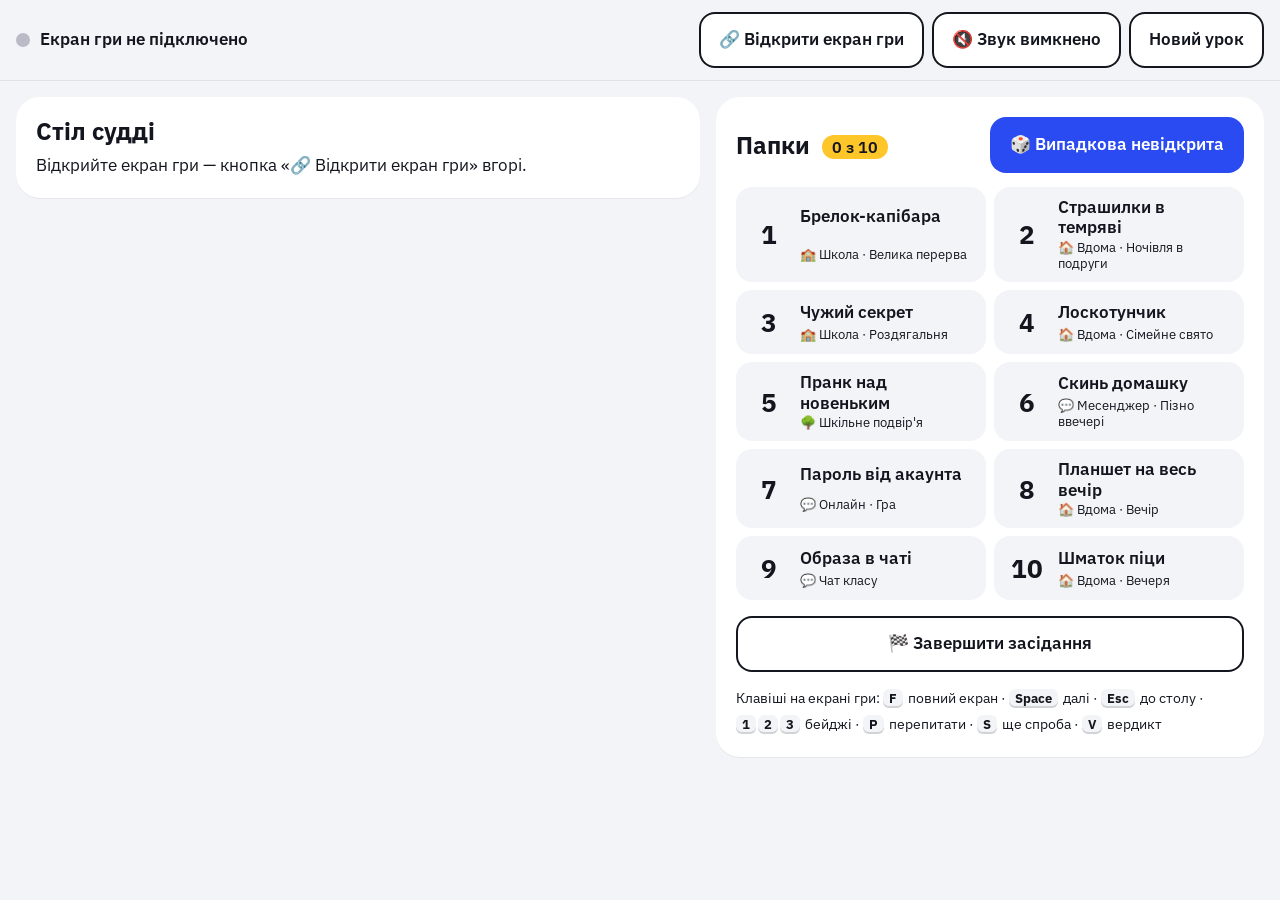
==== pult.html @ dcc72234 "Міні-гра «Папки суду»: екран гри, пульт тренера, 10 справ Co-Authored-By: Claude Opus 5.5 <noreply@a" ====
<!doctype html>
<html lang="uk">
<head>
  <meta charset="utf-8">
  <meta name="viewport" content="width=device-width, initial-scale=1, viewport-fit=cover">
  <meta name="theme-color" content="#F3F4F7">
  <title>Пульт · Папки суду</title>
  <link rel="preconnect" href="https://fonts.googleapis.com">
  <link rel="preconnect" href="https://fonts.gstatic.com" crossorigin>
  <link href="https://fonts.googleapis.com/css2?family=IBM+Plex+Sans:wght@400;600;700&display=swap" rel="stylesheet">
  <link rel="stylesheet" href="pult.css">
  <link rel="icon" href="data:image/svg+xml,<svg xmlns='http://www.w3.org/2000/svg' viewBox='0 0 100 100'><text y='.9em' font-size='90'>🎛️</text></svg>">
</head>
<body>
  <header class="top">
    <div class="top-row">
      <div class="status" id="status"><span class="dot" id="dot"></span><span id="status-text">Екран гри не підключено</span></div>
      <div class="top-actions">
        <button class="btn btn--ghost" id="btn-open-screen" type="button">🔗 Відкрити екран гри</button>
        <button class="btn btn--ghost" id="btn-sound" type="button" aria-pressed="false">🔇 Звук вимкнено</button>
        <button class="btn btn--ghost" id="btn-new" type="button">Новий урок</button>
      </div>
    </div>
    <div class="room" id="room" hidden>
      <label for="room-code">Код кімнати (для телефона):</label>
      <input id="room-code" inputmode="numeric" pattern="[0-9]{4}" maxlength="4" placeholder="1234" autocomplete="off">
      <button class="btn btn--small" id="btn-room" type="button">Під'єднатися</button>
      <span class="room-note" id="room-note"></span>
    </div>
  </header>

  <main class="layout">
    <!-- Поточна справа -->
    <section class="card current" id="current">
      <div class="empty" id="current-empty">
        <h2>Стіл судді</h2>
        <p id="empty-text">Оберіть папку нижче — справа відкриється на екрані гри.</p>
      </div>

      <div id="current-case" hidden>
        <div class="case-head">
          <span class="num" id="c-num">№ 1</span>
          <div>
            <h2 id="c-title">Брелок-капібара</h2>
            <div class="meta" id="c-meta">🏫 Школа · Богдан, однокласник</div>
          </div>
        </div>
        <p class="context" id="c-context"></p>

        <nav class="steps" id="steps" aria-label="Кроки">
          <button type="button" class="step" data-step="1">1 · Прохання</button>
          <button type="button" class="step" data-step="2">2 · Відзначити</button>
          <button type="button" class="step" data-step="3">3 · Перепитати</button>
          <button type="button" class="step" data-step="4">4 · Вердикт</button>
        </nav>

        <div class="script">
          <div class="line" id="line-ask">
            <div class="line-label">Прохання · ваша роль: <b id="c-name">Богдан</b></div>
            <p id="c-ask"></p>
          </div>
          <div class="line" id="line-reask">
            <div class="line-label">Перепитування</div>
            <p id="c-reask"></p>
          </div>
        </div>

        <div class="group-label">Відзначити відповідь</div>
        <div class="badges">
          <button type="button" class="btn btn--badge" data-badge="no">🛑 Почали з «ні»</button>
          <button type="button" class="btn btn--badge" data-badge="noexcuse">💬 Без виправдань</button>
          <button type="button" class="btn btn--badge" data-badge="instead">⭐ Запропонували інше</button>
        </div>

        <div class="actions">
          <button type="button" class="btn btn--soft" id="btn-retry">🔁 Ще спроба</button>
          <button type="button" class="btn btn--primary" id="btn-reask">➡️ Перепитати</button>
          <button type="button" class="btn btn--sun" id="btn-verdict">✅ «Ні» втримали — вердикт</button>
          <button type="button" class="btn btn--soft" id="btn-rewind">⏪ Перемотати</button>
        </div>

        <div class="cheat">
          <div class="cheat-block">
            <div class="group-label">💪 Сильні відповіді</div>
            <ul id="c-strong"></ul>
          </div>
          <div class="cheat-block">
            <div class="group-label">👀 На що звернути увагу</div>
            <p id="c-note"></p>
          </div>
          <div class="cheat-block explain" id="c-explain"></div>
        </div>

        <button type="button" class="btn btn--ghost btn--wide" id="btn-table">← До столу</button>
      </div>
    </section>

    <!-- Папки -->
    <section class="card folders-card">
      <div class="folders-head">
        <h2>Папки <span class="count" id="count">0 з 10</span></h2>
        <button type="button" class="btn btn--primary" id="btn-random">🎲 Випадкова невідкрита</button>
      </div>
      <div class="folders" id="folders"></div>
      <button type="button" class="btn btn--ghost btn--wide" id="btn-end">🏁 Завершити засідання</button>
      <p class="keys">Клавіші на екрані гри: <kbd>F</kbd> повний екран · <kbd>Space</kbd> далі · <kbd>Esc</kbd> до столу · <kbd>1</kbd><kbd>2</kbd><kbd>3</kbd> бейджі · <kbd>P</kbd> перепитати · <kbd>S</kbd> ще спроба · <kbd>V</kbd> вердикт</p>
    </section>
  </main>

  <!-- Модальне вікно «Новий урок» -->
  <div class="modal" id="modal" hidden>
    <div class="modal-box" role="dialog" aria-modal="true" aria-labelledby="modal-title">
      <h2 id="modal-title">Почати новий урок?</h2>
      <p>Усі закриті справи знову стануть запечатаними, а лічильник обнулиться.</p>
      <div class="modal-actions">
        <button type="button" class="btn btn--ghost" id="modal-cancel">Скасувати</button>
        <button type="button" class="btn btn--sun" id="modal-ok">Так, новий урок</button>
      </div>
    </div>
  </div>

  <script src="config.js"></script>
  <script src="data.js"></script>
  <script src="sync.js"></script>
  <script src="pult.js"></script>
</body>
</html>
---- pult.css ----
/* ===== Папки суду · пульт тренера ===== */
:root {
  --cobalt: #2B4BF2; --cobalt-700: #1C319D; --cobalt-100: #D5DBFC;
  --sun: #FFC629; --sun-100: #FFF4D4;
  --ink: #14161F; --ink-muted: #5B6070;
  --paper: #F3F4F7; --white: #FFFFFF;
  --tomato: #F0432E; --teal: #14998F; --bubble: #F5A9C6; --leaf: #86B04A;
  --r-card: 24px; --r-pill: 999px;
}
* { box-sizing: border-box; }
html { -webkit-text-size-adjust: 100%; }
body {
  margin: 0; background: var(--paper); color: var(--ink);
  font-family: "IBM Plex Sans", system-ui, -apple-system, "Segoe UI", sans-serif;
  font-size: 17px; line-height: 1.4;
}
[hidden] { display: none !important; }
h2 { font-size: 24px; line-height: 1.2; margin: 0; font-weight: 700; }

/* --- кнопки --- */
.btn {
  appearance: none; border: 0; cursor: pointer;
  font: inherit; font-weight: 600; color: var(--ink);
  min-height: 56px; padding: 12px 20px;
  border-radius: 16px; background: var(--white);
  box-shadow: inset 0 0 0 2px var(--ink);
  -webkit-tap-highlight-color: transparent;
  touch-action: manipulation;
  text-align: center;
}
.btn:active { transform: translateY(1px); }
.btn:focus-visible { outline: 3px solid var(--cobalt); outline-offset: 2px; }
.btn:disabled { opacity: .4; cursor: default; transform: none; }
.btn--ghost { background: var(--white); }
.btn--primary { background: var(--cobalt); color: var(--white); box-shadow: none; }
.btn--sun { background: var(--sun); color: var(--ink); }
.btn--soft { background: var(--sun-100); }
.btn--small { min-height: 48px; padding: 8px 16px; }
.btn--wide { width: 100%; margin-top: 16px; }
.btn--badge { font-size: 18px; background: var(--white); }
.btn--badge.given { background: var(--cobalt-100); }
.btn--badge.shown { background: var(--sun); }
.btn[aria-pressed="true"] { background: var(--sun); }

/* --- шапка --- */
.top {
  position: sticky; top: 0; z-index: 5;
  background: var(--paper);
  border-bottom: 1px solid rgba(20,22,31,.08);
  padding: 12px 16px;
  padding-top: max(12px, env(safe-area-inset-top));
}
.top-row { display: flex; flex-wrap: wrap; align-items: center; gap: 12px; justify-content: space-between; max-width: 1280px; margin: 0 auto; }
.top-actions { display: flex; flex-wrap: wrap; gap: 8px; }
.status { display: flex; align-items: center; gap: 10px; font-weight: 600; }
.dot { width: 14px; height: 14px; border-radius: 50%; background: #B9BCC6; flex: none; }
.dot.on { background: var(--leaf); box-shadow: 0 0 0 4px rgba(134,176,74,.25); }
.room { max-width: 1280px; margin: 10px auto 0; display: flex; flex-wrap: wrap; align-items: center; gap: 8px; }
.room input {
  font: inherit; font-weight: 700; font-size: 22px; letter-spacing: .2em;
  width: 7.5ch; min-height: 48px; padding: 6px 12px;
  border: 2px solid var(--ink); border-radius: 12px; background: var(--white); color: var(--ink);
}
.room-note { font-size: 15px; }

/* --- розкладка --- */
.layout {
  max-width: 1280px; margin: 0 auto; padding: 16px;
  display: grid; grid-template-columns: minmax(0, 1.25fr) minmax(0, 1fr); gap: 16px; align-items: start;
}
.card { background: var(--white); border-radius: var(--r-card); padding: 20px; box-shadow: 0 1px 0 rgba(20,22,31,.06); }

/* --- поточна справа --- */
.empty p { margin: 8px 0 0; }
.case-head { display: flex; gap: 14px; align-items: center; }
.num {
  flex: none; background: var(--sun); color: var(--ink); font-weight: 700; font-size: 22px;
  border-radius: 14px; padding: 8px 14px;
}
.meta { font-size: 15px; margin-top: 2px; }
.context { margin: 12px 0 0; }

.steps { display: grid; grid-template-columns: repeat(4, 1fr); gap: 6px; margin-top: 16px; }
.step {
  appearance: none; border: 0; font: inherit; font-weight: 600; font-size: 15px;
  min-height: 56px; padding: 6px 6px; border-radius: 14px; cursor: pointer;
  background: var(--paper); color: var(--ink);
  touch-action: manipulation;
}
.step.active { background: var(--ink); color: var(--white); }
.step.done { background: var(--cobalt-100); }

.script { margin-top: 16px; display: grid; gap: 10px; }
.line { border-radius: 16px; padding: 12px 16px; background: var(--paper); }
.line.active { background: var(--cobalt-100); box-shadow: inset 0 0 0 2px var(--cobalt); }
.line-label { font-size: 14px; font-weight: 600; text-transform: uppercase; letter-spacing: .04em; }
.line p { margin: 4px 0 0; font-size: 21px; font-weight: 600; line-height: 1.3; }

.group-label { font-size: 14px; font-weight: 700; text-transform: uppercase; letter-spacing: .04em; margin: 18px 0 8px; }
.badges { display: grid; grid-template-columns: repeat(3, 1fr); gap: 8px; }
.actions { display: grid; grid-template-columns: 1fr 1fr; gap: 8px; margin-top: 12px; }

.cheat { margin-top: 8px; display: grid; gap: 4px; }
.cheat ul { margin: 0; padding-left: 20px; }
.cheat li { margin: 2px 0; }
.cheat p { margin: 0; }
.cheat .explain { margin-top: 12px; border-radius: 16px; padding: 12px 16px; background: var(--paper); }
.cheat .explain.yes { background: var(--sun-100); box-shadow: inset 0 0 0 2px var(--sun); }

/* --- папки --- */
.folders-head { display: flex; flex-wrap: wrap; gap: 10px; align-items: center; justify-content: space-between; }
.count { font-size: 16px; font-weight: 600; background: var(--sun); border-radius: var(--r-pill); padding: 2px 10px; margin-left: 6px; vertical-align: middle; }
.folders { margin-top: 14px; display: grid; grid-template-columns: repeat(2, 1fr); gap: 8px; }
.f {
  appearance: none; border: 0; font: inherit; color: var(--ink); text-align: left; cursor: pointer;
  min-height: 64px; padding: 10px 12px; border-radius: 16px;
  background: var(--paper);
  display: grid; grid-template-columns: auto 1fr; gap: 2px 10px; align-items: center;
  touch-action: manipulation;
}
.f-num { grid-row: span 2; font-size: 26px; font-weight: 700; width: 1.6em; text-align: center; }
.f-title { font-weight: 600; line-height: 1.2; }
.f-meta { font-size: 13px; line-height: 1.25; }
.f.closed { background: var(--white); box-shadow: inset 0 0 0 2px var(--cobalt-100); }
.f.closed .f-num::after { content: "✓"; display: block; font-size: 14px; color: var(--ink); }
.f.current { background: var(--cobalt); color: var(--white); }
.f.current .f-num::after { color: var(--white); }
.keys { font-size: 14px; margin: 14px 0 0; line-height: 1.8; }
kbd { font: inherit; font-weight: 700; font-size: 13px; background: var(--paper); border-radius: 6px; padding: 1px 6px; box-shadow: inset 0 -2px 0 rgba(20,22,31,.15); margin-right: 2px; }

/* --- модальне вікно --- */
.modal { position: fixed; inset: 0; z-index: 20; background: rgba(20,22,31,.45); display: grid; place-items: center; padding: 16px; }
.modal-box { background: var(--white); border-radius: var(--r-card); padding: 24px; max-width: 440px; width: 100%; }
.modal-box p { margin: 10px 0 0; }
.modal-actions { display: flex; gap: 10px; justify-content: flex-end; margin-top: 20px; flex-wrap: wrap; }

/* --- телефон / вузький екран --- */
@media (max-width: 860px) {
  .layout { grid-template-columns: 1fr; padding: 12px; gap: 12px; }
  .card { padding: 16px; }
  .top { padding: 10px 12px; }
  .top-actions { width: 100%; display: grid; grid-template-columns: 1fr 1fr 1fr; }
  .top-actions .btn { padding: 8px 6px; font-size: 14px; }
}
@media (max-width: 520px) {
  .badges { grid-template-columns: 1fr; }
  .steps { grid-template-columns: 1fr 1fr; }
  .folders { grid-template-columns: 1fr 1fr; }
  .f { grid-template-columns: 1fr; }
  .f-num { grid-row: auto; text-align: left; width: auto; display: flex; gap: 6px; align-items: baseline; }
  .f.closed .f-num::after { display: inline; }
}
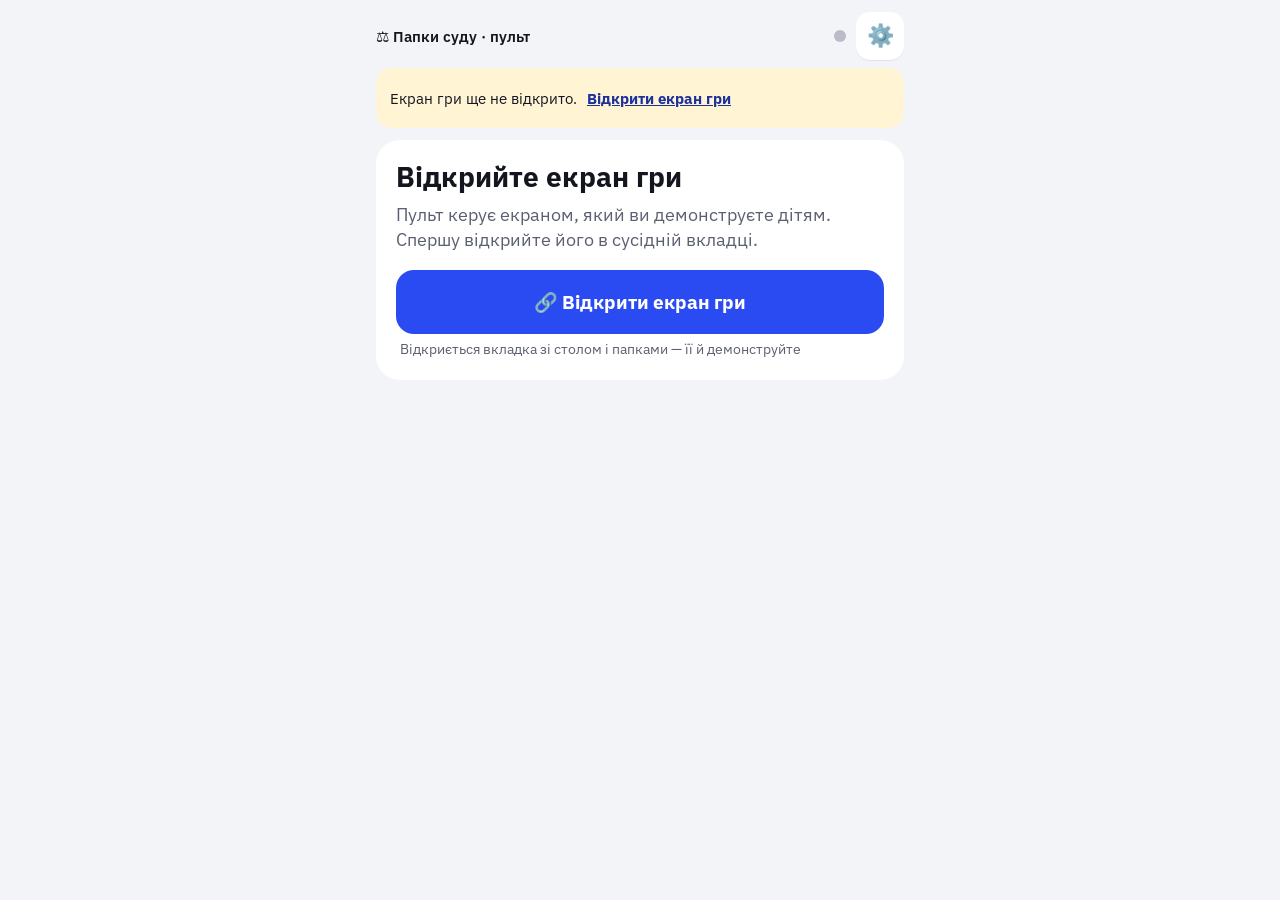
==== commit 72b1e9fd: "Пульт тренера: майстер по кроках замість панелі кнопок Одна колонка, на кожному кроці «що зараз роби" ====
--- a/pult.html
+++ b/pult.html
@@ -12,100 +12,47 @@
   <link rel="icon" href="data:image/svg+xml,<svg xmlns='http://www.w3.org/2000/svg' viewBox='0 0 100 100'><text y='.9em' font-size='90'>🎛️</text></svg>">
 </head>
 <body>
-  <header class="top">
-    <div class="top-row">
-      <div class="status" id="status"><span class="dot" id="dot"></span><span id="status-text">Екран гри не підключено</span></div>
-      <div class="top-actions">
-        <button class="btn btn--ghost" id="btn-open-screen" type="button">🔗 Відкрити екран гри</button>
-        <button class="btn btn--ghost" id="btn-sound" type="button" aria-pressed="false">🔇 Звук вимкнено</button>
-        <button class="btn btn--ghost" id="btn-new" type="button">Новий урок</button>
-      </div>
-    </div>
-    <div class="room" id="room" hidden>
-      <label for="room-code">Код кімнати (для телефона):</label>
-      <input id="room-code" inputmode="numeric" pattern="[0-9]{4}" maxlength="4" placeholder="1234" autocomplete="off">
-      <button class="btn btn--small" id="btn-room" type="button">Під'єднатися</button>
-      <span class="room-note" id="room-note"></span>
-    </div>
-  </header>
-
-  <main class="layout">
-    <!-- Поточна справа -->
-    <section class="card current" id="current">
-      <div class="empty" id="current-empty">
-        <h2>Стіл судді</h2>
-        <p id="empty-text">Оберіть папку нижче — справа відкриється на екрані гри.</p>
+  <div class="wrap">
+    <header class="top">
+      <div class="brand">⚖️ Папки суду · пульт</div>
+      <div class="top-right">
+        <span class="dot" id="dot" title="Екран гри не підключено" aria-label="Екран гри не підключено" role="img"></span>
+        <button type="button" class="icon-btn" id="btn-menu" aria-expanded="false" aria-controls="menu" title="Налаштування">⚙️</button>
       </div>
 
-      <div id="current-case" hidden>
-        <div class="case-head">
-          <span class="num" id="c-num">№ 1</span>
-          <div>
-            <h2 id="c-title">Брелок-капібара</h2>
-            <div class="meta" id="c-meta">🏫 Школа · Богдан, однокласник</div>
+      <div class="menu" id="menu" hidden>
+        <div class="menu-status" id="menu-status">Екран гри не підключено</div>
+        <button type="button" class="menu-item" id="btn-open-screen">🔗 Відкрити екран гри</button>
+        <button type="button" class="menu-item" id="btn-sound" aria-pressed="false">🔇 Звук: вимкнено</button>
+        <button type="button" class="menu-item" id="btn-new">🧹 Новий урок</button>
+        <div class="room" id="room" hidden>
+          <label for="room-code">Код кімнати (пульт на телефоні)</label>
+          <div class="room-row">
+            <input id="room-code" inputmode="numeric" pattern="[0-9]{4}" maxlength="4" placeholder="1234" autocomplete="off">
+            <button type="button" class="menu-item menu-item--small" id="btn-room">Під'єднатися</button>
           </div>
+          <span class="room-note" id="room-note"></span>
         </div>
-        <p class="context" id="c-context"></p>
+        <details class="keys">
+          <summary>⌨️ Гарячі клавіші на екрані гри</summary>
+          <ul>
+            <li><kbd>F</kbd> повний екран</li>
+            <li><kbd>Space</kbd> наступний крок</li>
+            <li><kbd>Esc</kbd> до столу</li>
+            <li><kbd>1</kbd> <kbd>2</kbd> <kbd>3</kbd> бейджі</li>
+            <li><kbd>P</kbd> перепитати · <kbd>S</kbd> ще спроба · <kbd>V</kbd> вердикт</li>
+          </ul>
+        </details>
+      </div>
+    </header>
 
-        <nav class="steps" id="steps" aria-label="Кроки">
-          <button type="button" class="step" data-step="1">1 · Прохання</button>
-          <button type="button" class="step" data-step="2">2 · Відзначити</button>
-          <button type="button" class="step" data-step="3">3 · Перепитати</button>
-          <button type="button" class="step" data-step="4">4 · Вердикт</button>
-        </nav>
+    <div class="offline" id="offline" hidden>
+      <span>Екран гри ще не відкрито.</span>
+      <button type="button" class="btn-link" id="btn-open-screen-2">Відкрити екран гри</button>
+    </div>
 
-        <div class="script">
-          <div class="line" id="line-ask">
-            <div class="line-label">Прохання · ваша роль: <b id="c-name">Богдан</b></div>
-            <p id="c-ask"></p>
-          </div>
-          <div class="line" id="line-reask">
-            <div class="line-label">Перепитування</div>
-            <p id="c-reask"></p>
-          </div>
-        </div>
-
-        <div class="group-label">Відзначити відповідь</div>
-        <div class="badges">
-          <button type="button" class="btn btn--badge" data-badge="no">🛑 Почали з «ні»</button>
-          <button type="button" class="btn btn--badge" data-badge="noexcuse">💬 Без виправдань</button>
-          <button type="button" class="btn btn--badge" data-badge="instead">⭐ Запропонували інше</button>
-        </div>
-
-        <div class="actions">
-          <button type="button" class="btn btn--soft" id="btn-retry">🔁 Ще спроба</button>
-          <button type="button" class="btn btn--primary" id="btn-reask">➡️ Перепитати</button>
-          <button type="button" class="btn btn--sun" id="btn-verdict">✅ «Ні» втримали — вердикт</button>
-          <button type="button" class="btn btn--soft" id="btn-rewind">⏪ Перемотати</button>
-        </div>
-
-        <div class="cheat">
-          <div class="cheat-block">
-            <div class="group-label">💪 Сильні відповіді</div>
-            <ul id="c-strong"></ul>
-          </div>
-          <div class="cheat-block">
-            <div class="group-label">👀 На що звернути увагу</div>
-            <p id="c-note"></p>
-          </div>
-          <div class="cheat-block explain" id="c-explain"></div>
-        </div>
-
-        <button type="button" class="btn btn--ghost btn--wide" id="btn-table">← До столу</button>
-      </div>
-    </section>
-
-    <!-- Папки -->
-    <section class="card folders-card">
-      <div class="folders-head">
-        <h2>Папки <span class="count" id="count">0 з 10</span></h2>
-        <button type="button" class="btn btn--primary" id="btn-random">🎲 Випадкова невідкрита</button>
-      </div>
-      <div class="folders" id="folders"></div>
-      <button type="button" class="btn btn--ghost btn--wide" id="btn-end">🏁 Завершити засідання</button>
-      <p class="keys">Клавіші на екрані гри: <kbd>F</kbd> повний екран · <kbd>Space</kbd> далі · <kbd>Esc</kbd> до столу · <kbd>1</kbd><kbd>2</kbd><kbd>3</kbd> бейджі · <kbd>P</kbd> перепитати · <kbd>S</kbd> ще спроба · <kbd>V</kbd> вердикт</p>
-    </section>
-  </main>
+    <main class="card" id="view" aria-live="polite"></main>
+  </div>
 
   <!-- Модальне вікно «Новий урок» -->
   <div class="modal" id="modal" hidden>
@@ -113,8 +60,8 @@
       <h2 id="modal-title">Почати новий урок?</h2>
       <p>Усі закриті справи знову стануть запечатаними, а лічильник обнулиться.</p>
       <div class="modal-actions">
-        <button type="button" class="btn btn--ghost" id="modal-cancel">Скасувати</button>
-        <button type="button" class="btn btn--sun" id="modal-ok">Так, новий урок</button>
+        <button type="button" class="btn btn--secondary" id="modal-cancel">Скасувати</button>
+        <button type="button" class="btn btn--primary" id="modal-ok">Так, новий урок</button>
       </div>
     </div>
   </div>
--- a/pult.css
+++ b/pult.css
@@ -1,10 +1,10 @@
-/* ===== Папки суду · пульт тренера ===== */
+/* ===== Папки суду · пульт тренера (майстер по кроках) ===== */
 :root {
   --cobalt: #2B4BF2; --cobalt-700: #1C319D; --cobalt-100: #D5DBFC;
   --sun: #FFC629; --sun-100: #FFF4D4;
   --ink: #14161F; --ink-muted: #5B6070;
   --paper: #F3F4F7; --white: #FFFFFF;
-  --tomato: #F0432E; --teal: #14998F; --bubble: #F5A9C6; --leaf: #86B04A;
+  --leaf: #86B04A;
   --r-card: 24px; --r-pill: 999px;
 }
 * { box-sizing: border-box; }
@@ -15,138 +15,139 @@
   font-size: 17px; line-height: 1.4;
 }
 [hidden] { display: none !important; }
-h2 { font-size: 24px; line-height: 1.2; margin: 0; font-weight: 700; }
+h1, h2 { margin: 0; font-weight: 700; line-height: 1.2; }
+h1 { font-size: 28px; }
+h2 { font-size: 22px; }
 
-/* --- кнопки --- */
+.wrap { max-width: 560px; margin: 0 auto; padding: 12px 16px 40px; padding-top: max(12px, env(safe-area-inset-top)); }
+
+/* --- шапка --- */
+.top { position: relative; display: flex; align-items: center; justify-content: space-between; gap: 12px; min-height: 48px; }
+.brand { font-weight: 600; font-size: 15px; }
+.top-right { display: flex; align-items: center; gap: 10px; }
+.dot { width: 12px; height: 12px; border-radius: 50%; background: #B9BCC6; }
+.dot.on { background: var(--leaf); box-shadow: 0 0 0 4px rgba(134,176,74,.25); }
+.icon-btn {
+  appearance: none; border: 0; background: var(--white); cursor: pointer;
+  width: 48px; height: 48px; border-radius: 14px; font-size: 22px;
+  box-shadow: 0 1px 0 rgba(20,22,31,.08);
+}
+.icon-btn[aria-expanded="true"] { background: var(--cobalt-100); }
+
+.menu {
+  position: absolute; right: 0; top: 56px; z-index: 10;
+  width: min(320px, calc(100vw - 32px));
+  background: var(--white); border-radius: 20px; padding: 12px;
+  box-shadow: 0 16px 40px rgba(20,22,31,.18);
+  display: grid; gap: 6px;
+}
+.menu-status { font-size: 14px; color: var(--ink-muted); padding: 4px 6px 8px; }
+.menu-item {
+  appearance: none; border: 0; font: inherit; font-weight: 600; color: var(--ink); text-align: left;
+  min-height: 52px; padding: 10px 14px; border-radius: 14px; background: var(--paper); cursor: pointer;
+}
+.menu-item[aria-pressed="true"] { background: var(--sun); }
+.menu-item--small { min-height: 48px; text-align: center; }
+.room { display: grid; gap: 6px; padding: 8px 6px 2px; font-size: 14px; }
+.room-row { display: flex; gap: 8px; }
+.room input {
+  font: inherit; font-weight: 700; font-size: 20px; letter-spacing: .2em; width: 7ch;
+  min-height: 48px; padding: 6px 10px; border: 2px solid var(--ink); border-radius: 12px; color: var(--ink);
+}
+.room-note { color: var(--ink-muted); }
+.keys { padding: 6px; font-size: 14px; }
+.keys summary { cursor: pointer; font-weight: 600; min-height: 32px; }
+.keys ul { margin: 6px 0 0; padding-left: 18px; line-height: 1.9; }
+kbd { font: inherit; font-weight: 700; font-size: 13px; background: var(--paper); border-radius: 6px; padding: 1px 6px; box-shadow: inset 0 -2px 0 rgba(20,22,31,.15); }
+
+.offline {
+  margin-top: 8px; padding: 10px 14px; border-radius: 16px; background: var(--sun-100);
+  display: flex; flex-wrap: wrap; gap: 4px 10px; align-items: center; font-size: 15px;
+}
+.btn-link {
+  appearance: none; border: 0; background: none; padding: 6px 0; font: inherit; font-weight: 700;
+  color: var(--cobalt-700); text-decoration: underline; cursor: pointer; min-height: 40px;
+}
+
+/* --- основна картка --- */
+.card { margin-top: 12px; background: var(--white); border-radius: var(--r-card); padding: 20px; position: relative; }
+.fade { animation: fadeIn .15s ease-out both; }
+@keyframes fadeIn { from { opacity: 0; transform: translateY(4px); } to { opacity: 1; transform: none; } }
+
+.step-top { display: flex; align-items: center; justify-content: space-between; gap: 10px; min-height: 40px; }
+.progress { display: flex; align-items: center; gap: 8px; font-size: 14px; color: var(--ink-muted); font-weight: 600; }
+.dots { display: flex; gap: 6px; }
+.dots i { width: 10px; height: 10px; border-radius: 50%; background: var(--cobalt-100); }
+.dots i.on { background: var(--cobalt); }
+.dots i.cur { background: var(--cobalt); box-shadow: 0 0 0 3px var(--cobalt-100); }
+.back {
+  appearance: none; border: 0; background: var(--paper); color: var(--ink); font: inherit; font-size: 14px; font-weight: 600;
+  min-height: 40px; padding: 6px 12px; border-radius: var(--r-pill); cursor: pointer; white-space: nowrap; flex: none;
+}
+.case-name { font-size: 14px; color: var(--ink-muted); margin-top: 2px; }
+
+.now { margin: 16px 0 0; font-size: 18px; color: var(--ink-muted); }
+.now b { color: var(--ink); }
+.read {
+  margin-top: 14px; background: var(--cobalt-100); border-radius: 20px; padding: 16px 18px;
+}
+.read p { margin: 0; font-size: 27px; line-height: 1.25; font-weight: 600; color: var(--ink); }
+.read .who { margin-top: 8px; font-size: 15px; color: var(--ink); }
+
+.btns { margin-top: 18px; display: grid; gap: 12px; }
+.btn-wrap { display: grid; gap: 6px; }
 .btn {
-  appearance: none; border: 0; cursor: pointer;
-  font: inherit; font-weight: 600; color: var(--ink);
-  min-height: 56px; padding: 12px 20px;
-  border-radius: 16px; background: var(--white);
-  box-shadow: inset 0 0 0 2px var(--ink);
-  -webkit-tap-highlight-color: transparent;
-  touch-action: manipulation;
-  text-align: center;
+  appearance: none; border: 0; cursor: pointer; font: inherit; font-weight: 700; font-size: 19px;
+  min-height: 64px; width: 100%; padding: 12px 18px; border-radius: 18px;
+  touch-action: manipulation; -webkit-tap-highlight-color: transparent;
 }
 .btn:active { transform: translateY(1px); }
-.btn:focus-visible { outline: 3px solid var(--cobalt); outline-offset: 2px; }
-.btn:disabled { opacity: .4; cursor: default; transform: none; }
-.btn--ghost { background: var(--white); }
-.btn--primary { background: var(--cobalt); color: var(--white); box-shadow: none; }
-.btn--sun { background: var(--sun); color: var(--ink); }
-.btn--soft { background: var(--sun-100); }
-.btn--small { min-height: 48px; padding: 8px 16px; }
-.btn--wide { width: 100%; margin-top: 16px; }
-.btn--badge { font-size: 18px; background: var(--white); }
-.btn--badge.given { background: var(--cobalt-100); }
-.btn--badge.shown { background: var(--sun); }
-.btn[aria-pressed="true"] { background: var(--sun); }
+.btn:focus-visible, .chip:focus-visible, .f:focus-visible, .back:focus-visible, .menu-item:focus-visible { outline: 3px solid var(--cobalt); outline-offset: 2px; }
+.btn--primary { background: var(--cobalt); color: var(--white); }
+.btn--secondary { background: var(--white); color: var(--ink); box-shadow: inset 0 0 0 2px var(--ink); }
+.cap { font-size: 14px; color: var(--ink-muted); padding: 0 4px; }
 
-/* --- шапка --- */
-.top {
-  position: sticky; top: 0; z-index: 5;
-  background: var(--paper);
-  border-bottom: 1px solid rgba(20,22,31,.08);
-  padding: 12px 16px;
-  padding-top: max(12px, env(safe-area-inset-top));
+.extra { margin-top: 18px; padding-top: 14px; border-top: 1px dashed rgba(20,22,31,.15); }
+.extra-label { font-size: 15px; color: var(--ink-muted); }
+.chips { display: flex; flex-wrap: wrap; gap: 8px; margin-top: 8px; }
+.chip {
+  appearance: none; border: 0; font: inherit; font-weight: 600; font-size: 16px; color: var(--ink);
+  min-height: 48px; padding: 8px 16px; border-radius: var(--r-pill); background: var(--white);
+  box-shadow: inset 0 0 0 2px var(--cobalt-100); cursor: pointer; touch-action: manipulation;
 }
-.top-row { display: flex; flex-wrap: wrap; align-items: center; gap: 12px; justify-content: space-between; max-width: 1280px; margin: 0 auto; }
-.top-actions { display: flex; flex-wrap: wrap; gap: 8px; }
-.status { display: flex; align-items: center; gap: 10px; font-weight: 600; }
-.dot { width: 14px; height: 14px; border-radius: 50%; background: #B9BCC6; flex: none; }
-.dot.on { background: var(--leaf); box-shadow: 0 0 0 4px rgba(134,176,74,.25); }
-.room { max-width: 1280px; margin: 10px auto 0; display: flex; flex-wrap: wrap; align-items: center; gap: 8px; }
-.room input {
-  font: inherit; font-weight: 700; font-size: 22px; letter-spacing: .2em;
-  width: 7.5ch; min-height: 48px; padding: 6px 12px;
-  border: 2px solid var(--ink); border-radius: 12px; background: var(--white); color: var(--ink);
-}
-.room-note { font-size: 15px; }
+.chip.on { background: var(--sun); box-shadow: inset 0 0 0 2px var(--ink); }
 
-/* --- розкладка --- */
-.layout {
-  max-width: 1280px; margin: 0 auto; padding: 16px;
-  display: grid; grid-template-columns: minmax(0, 1.25fr) minmax(0, 1fr); gap: 16px; align-items: start;
-}
-.card { background: var(--white); border-radius: var(--r-card); padding: 20px; box-shadow: 0 1px 0 rgba(20,22,31,.06); }
+.tips { margin-top: 18px; border-radius: 16px; background: var(--paper); }
+.tips summary { cursor: pointer; font-weight: 600; padding: 14px 16px; min-height: 48px; list-style-position: inside; }
+.tips-body { padding: 0 16px 14px; font-size: 16px; }
+.tips-body h3 { font-size: 13px; text-transform: uppercase; letter-spacing: .04em; margin: 10px 0 4px; }
+.tips-body ul { margin: 0; padding-left: 20px; }
+.tips-body p { margin: 0; }
+.art2 { margin-top: 10px; background: var(--sun-100); border-radius: 12px; padding: 10px 12px; }
 
-/* --- поточна справа --- */
-.empty p { margin: 8px 0 0; }
-.case-head { display: flex; gap: 14px; align-items: center; }
-.num {
-  flex: none; background: var(--sun); color: var(--ink); font-weight: 700; font-size: 22px;
-  border-radius: 14px; padding: 8px 14px;
-}
-.meta { font-size: 15px; margin-top: 2px; }
-.context { margin: 12px 0 0; }
-
-.steps { display: grid; grid-template-columns: repeat(4, 1fr); gap: 6px; margin-top: 16px; }
-.step {
-  appearance: none; border: 0; font: inherit; font-weight: 600; font-size: 15px;
-  min-height: 56px; padding: 6px 6px; border-radius: 14px; cursor: pointer;
-  background: var(--paper); color: var(--ink);
-  touch-action: manipulation;
-}
-.step.active { background: var(--ink); color: var(--white); }
-.step.done { background: var(--cobalt-100); }
-
-.script { margin-top: 16px; display: grid; gap: 10px; }
-.line { border-radius: 16px; padding: 12px 16px; background: var(--paper); }
-.line.active { background: var(--cobalt-100); box-shadow: inset 0 0 0 2px var(--cobalt); }
-.line-label { font-size: 14px; font-weight: 600; text-transform: uppercase; letter-spacing: .04em; }
-.line p { margin: 4px 0 0; font-size: 21px; font-weight: 600; line-height: 1.3; }
-
-.group-label { font-size: 14px; font-weight: 700; text-transform: uppercase; letter-spacing: .04em; margin: 18px 0 8px; }
-.badges { display: grid; grid-template-columns: repeat(3, 1fr); gap: 8px; }
-.actions { display: grid; grid-template-columns: 1fr 1fr; gap: 8px; margin-top: 12px; }
-
-.cheat { margin-top: 8px; display: grid; gap: 4px; }
-.cheat ul { margin: 0; padding-left: 20px; }
-.cheat li { margin: 2px 0; }
-.cheat p { margin: 0; }
-.cheat .explain { margin-top: 12px; border-radius: 16px; padding: 12px 16px; background: var(--paper); }
-.cheat .explain.yes { background: var(--sun-100); box-shadow: inset 0 0 0 2px var(--sun); }
-
-/* --- папки --- */
-.folders-head { display: flex; flex-wrap: wrap; gap: 10px; align-items: center; justify-content: space-between; }
-.count { font-size: 16px; font-weight: 600; background: var(--sun); border-radius: var(--r-pill); padding: 2px 10px; margin-left: 6px; vertical-align: middle; }
-.folders { margin-top: 14px; display: grid; grid-template-columns: repeat(2, 1fr); gap: 8px; }
+/* --- стіл --- */
+.lead { margin: 8px 0 0; font-size: 18px; color: var(--ink-muted); }
+.folders { margin-top: 16px; display: grid; grid-template-columns: 1fr 1fr; gap: 8px; }
 .f {
   appearance: none; border: 0; font: inherit; color: var(--ink); text-align: left; cursor: pointer;
-  min-height: 64px; padding: 10px 12px; border-radius: 16px;
-  background: var(--paper);
-  display: grid; grid-template-columns: auto 1fr; gap: 2px 10px; align-items: center;
-  touch-action: manipulation;
+  min-height: 60px; padding: 10px 12px; border-radius: 16px; background: var(--paper);
+  display: flex; align-items: center; gap: 10px; touch-action: manipulation;
 }
-.f-num { grid-row: span 2; font-size: 26px; font-weight: 700; width: 1.6em; text-align: center; }
-.f-title { font-weight: 600; line-height: 1.2; }
-.f-meta { font-size: 13px; line-height: 1.25; }
-.f.closed { background: var(--white); box-shadow: inset 0 0 0 2px var(--cobalt-100); }
-.f.closed .f-num::after { content: "✓"; display: block; font-size: 14px; color: var(--ink); }
-.f.current { background: var(--cobalt); color: var(--white); }
-.f.current .f-num::after { color: var(--white); }
-.keys { font-size: 14px; margin: 14px 0 0; line-height: 1.8; }
-kbd { font: inherit; font-weight: 700; font-size: 13px; background: var(--paper); border-radius: 6px; padding: 1px 6px; box-shadow: inset 0 -2px 0 rgba(20,22,31,.15); margin-right: 2px; }
+.f-num { font-size: 24px; font-weight: 700; min-width: 1.4em; text-align: center; }
+.f-title { font-weight: 600; font-size: 15px; line-height: 1.2; }
+.f.closed { opacity: .5; }
+.f.closed .f-num::after { content: " ✓"; font-size: 16px; }
+.end-link { display: block; margin: 18px auto 0; color: var(--ink-muted); font-weight: 600; font-size: 15px; text-decoration: underline; }
+
+.done-badge { display: inline-block; background: var(--sun); color: var(--ink); font-weight: 700; border-radius: var(--r-pill); padding: 4px 12px; font-size: 14px; }
 
 /* --- модальне вікно --- */
 .modal { position: fixed; inset: 0; z-index: 20; background: rgba(20,22,31,.45); display: grid; place-items: center; padding: 16px; }
-.modal-box { background: var(--white); border-radius: var(--r-card); padding: 24px; max-width: 440px; width: 100%; }
+.modal-box { background: var(--white); border-radius: var(--r-card); padding: 24px; max-width: 420px; width: 100%; }
 .modal-box p { margin: 10px 0 0; }
-.modal-actions { display: flex; gap: 10px; justify-content: flex-end; margin-top: 20px; flex-wrap: wrap; }
+.modal-actions { display: grid; grid-template-columns: 1fr 1fr; gap: 10px; margin-top: 20px; }
+.modal-actions .btn { min-height: 56px; font-size: 16px; }
 
-/* --- телефон / вузький екран --- */
-@media (max-width: 860px) {
-  .layout { grid-template-columns: 1fr; padding: 12px; gap: 12px; }
-  .card { padding: 16px; }
-  .top { padding: 10px 12px; }
-  .top-actions { width: 100%; display: grid; grid-template-columns: 1fr 1fr 1fr; }
-  .top-actions .btn { padding: 8px 6px; font-size: 14px; }
-}
-@media (max-width: 520px) {
-  .badges { grid-template-columns: 1fr; }
-  .steps { grid-template-columns: 1fr 1fr; }
-  .folders { grid-template-columns: 1fr 1fr; }
-  .f { grid-template-columns: 1fr; }
-  .f-num { grid-row: auto; text-align: left; width: auto; display: flex; gap: 6px; align-items: baseline; }
-  .f.closed .f-num::after { display: inline; }
-}
+@media (prefers-reduced-motion: reduce) { .fade { animation: none; } }
+.read--art { background: var(--sun-100); }
+.read--art p { font-size: 22px; }
